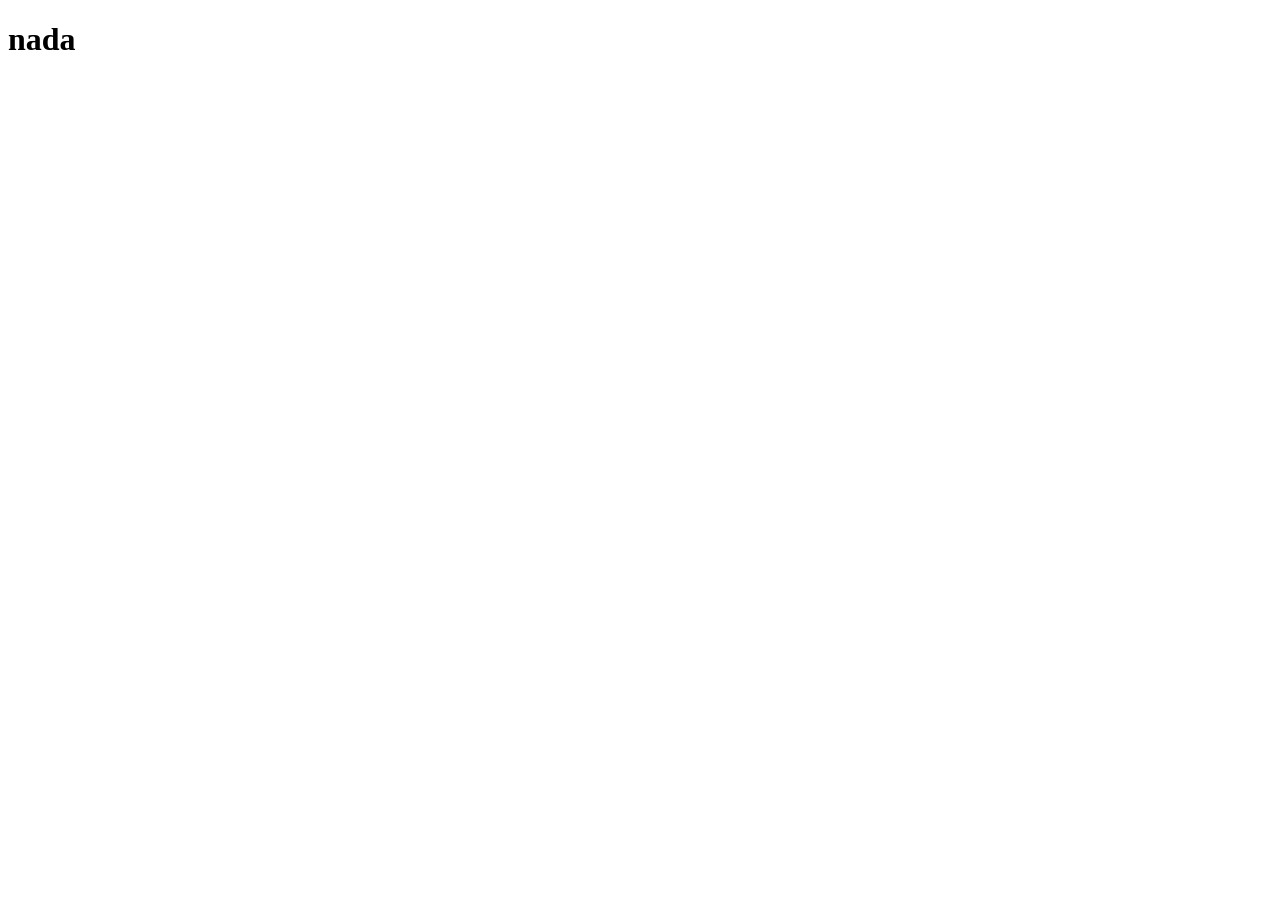
==== index.html @ 643e06ee "new file" ====
<!DOCTYPE html>
<html lang="en">
<head>
    <meta charset="UTF-8">
    <meta name="viewport" content="width=h1, initial-scale=1.0">
    <title>Document</title>
</head>
<body>
    <h1> nada </h1>
</body>
</html>
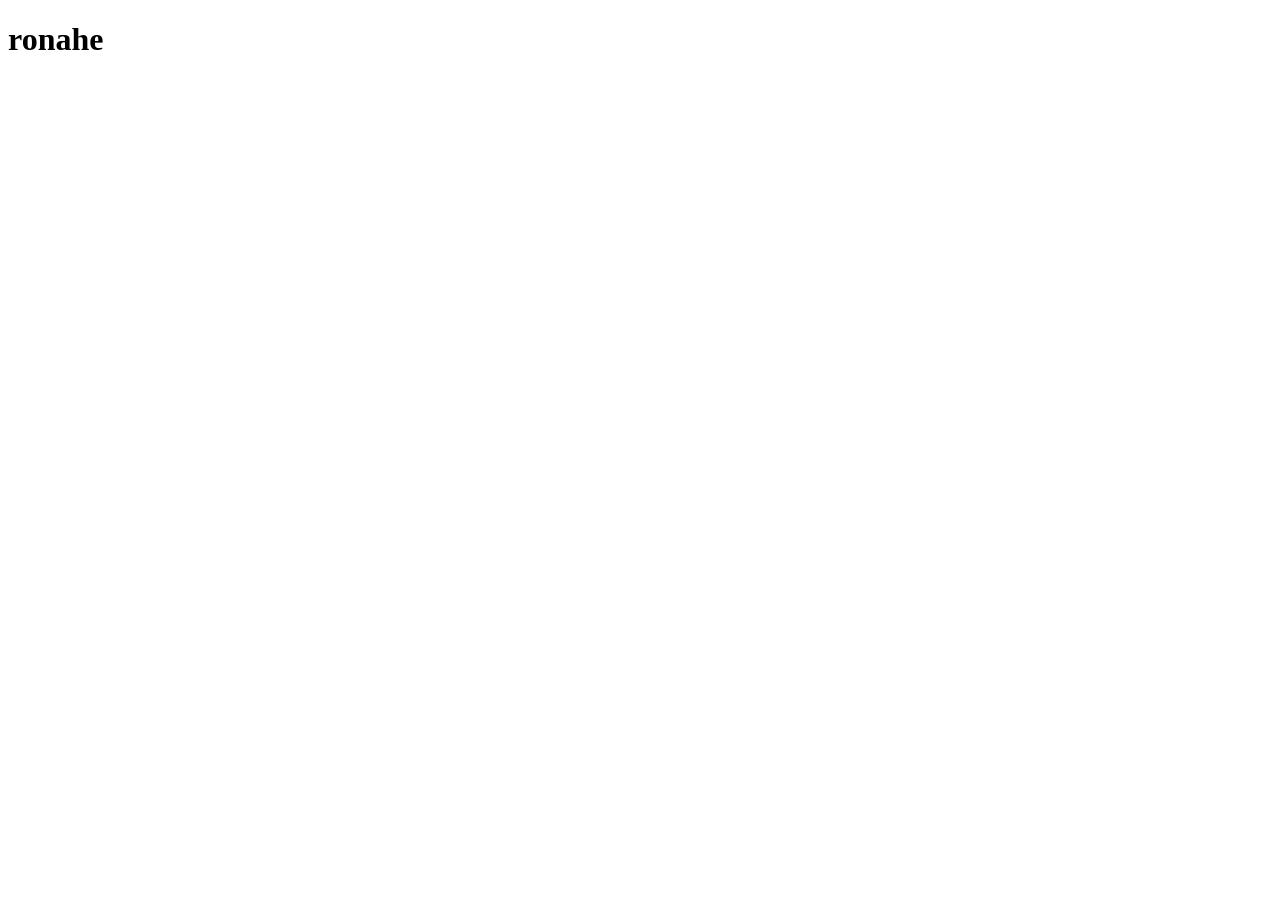
==== commit c7d20f12: "about is ready" ====
--- a/index.html
+++ b/index.html
@@ -6,6 +6,6 @@
     <title>Document</title>
 </head>
 <body>
-    <h1> nada </h1>
+    <h1> ronahe </h1>
 </body>
 </html>
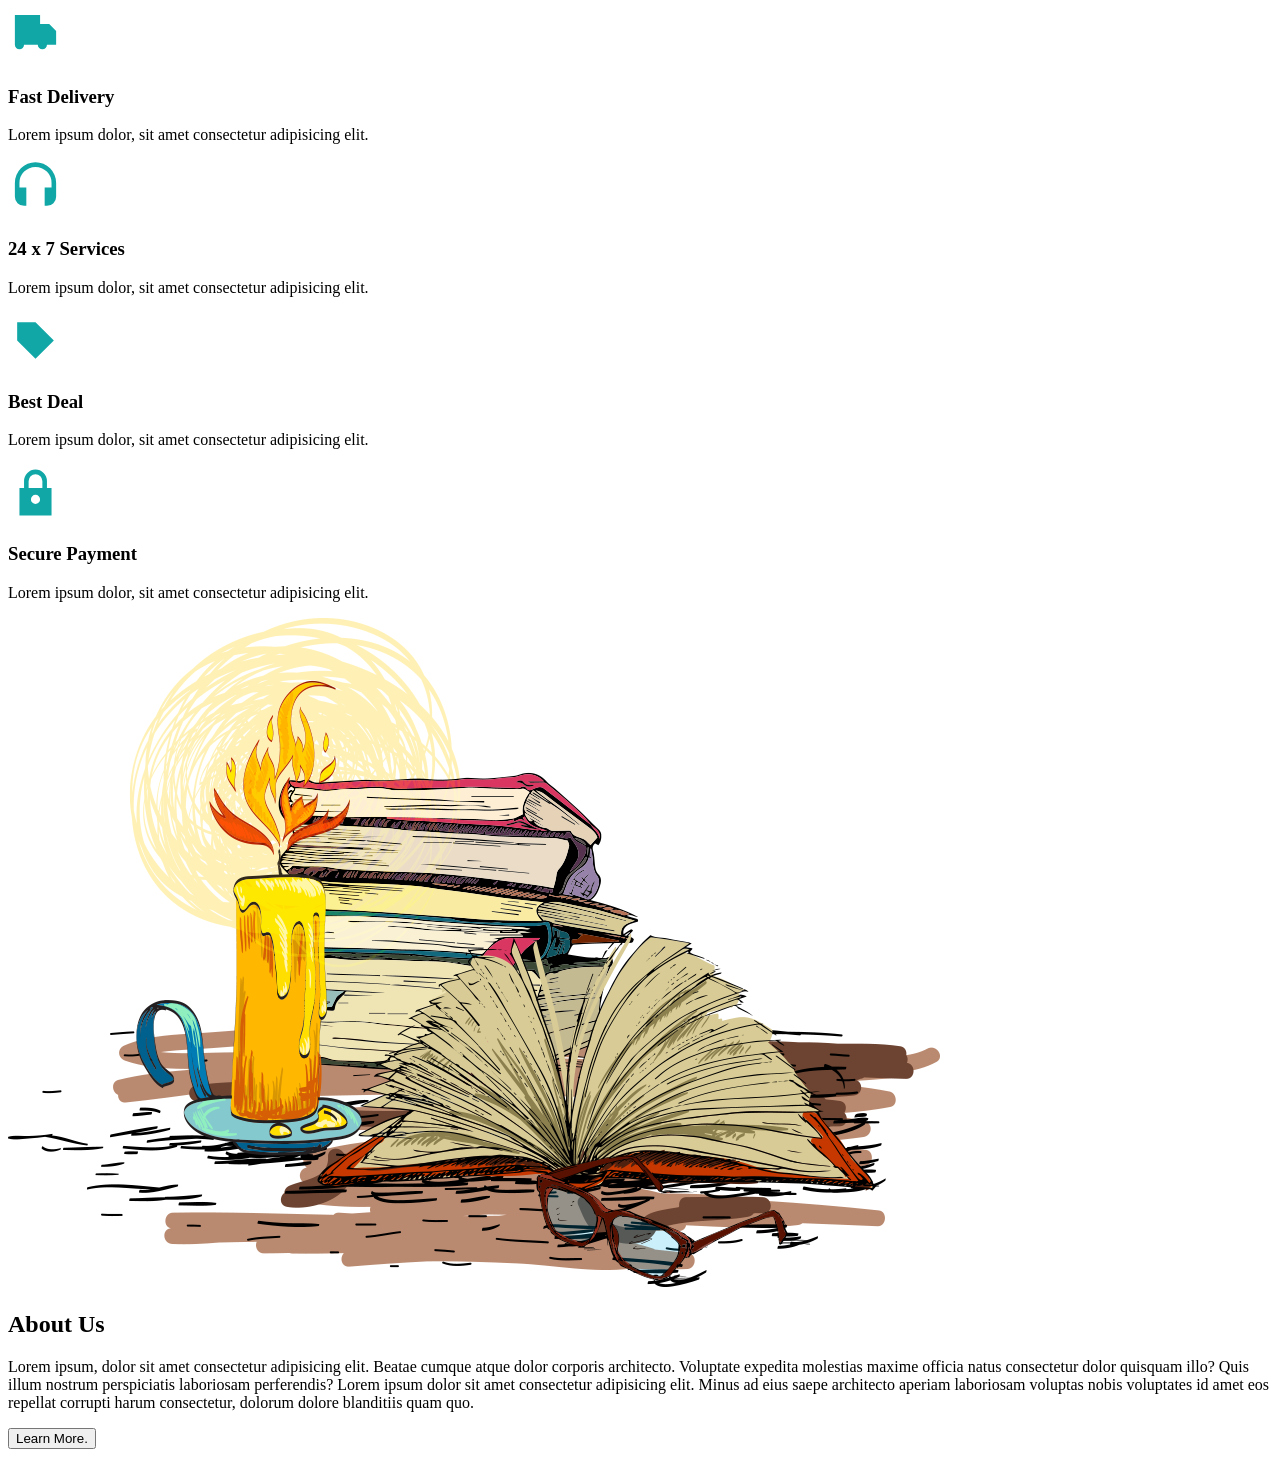
==== commit 4eb857c2: "update" ====
--- a/index.html
+++ b/index.html
@@ -4,8 +4,78 @@
     <meta charset="UTF-8">
     <meta name="viewport" content="width=h1, initial-scale=1.0">
     <title>Document</title>
+    <link rel="stylesheet" href="style.css">
 </head>
 <body>
-    <h1> ronahe </h1>
+   <section class="services-section">
+
+    <div class="service-card">
+        
+        <svg width="55" height="55" viewBox="0 0 24 24" fill="#11a7a7">
+            <path d="M3 3h11v13H3V3zm11 4h4l3 3v6h-7V7zM5 18a2 2 0 110-4 2 2 0 010 4zm10 0a2 2 0 110-4 2 2 0 010 4z"/>
+        </svg>
+        <h3>Fast Delivery</h3>
+        <p>Lorem ipsum dolor, sit amet consectetur adipisicing elit.</p>
+    </div>
+
+    <div class="service-card">
+       
+        <svg width="55" height="55" viewBox="0 0 24 24" fill="#11a7a7">
+            <path d="M12 1a9 9 0 00-9 9v6a4 4 0 004 4h1v-8H5v-2a7 7 0 1114 0v2h-3v8h1a4 4 0 004-4v-6a9 9 0 00-9-9z"/>
+        </svg>
+        <h3>24 x 7 Services</h3>
+        <p>Lorem ipsum dolor, sit amet consectetur adipisicing elit.</p>
+    </div>
+
+    <div class="service-card">
+        
+        <svg width="55" height="55" viewBox="0 0 24 24" fill="#11a7a7">
+            <path d="M20 12l-8 8-8-8V4h8l8 8zM7 7h2v2H7V7z"/>
+        </svg>
+        <h3>Best Deal</h3>
+        <p>Lorem ipsum dolor, sit amet consectetur adipisicing elit.</p>
+    </div>
+
+    <div class="service-card">
+      
+        <svg width="55" height="55" viewBox="0 0 24 24" fill="#11a7a7">
+            <path d="M12 2a5 5 0 00-5 5v3H5v12h14V10h-2V7a5 5 0 00-5-5zm-3 5a3 3 0 016 0v3H9V7zm3 6a2 2 0 110 4 2 2 0 010-4z"/>
+        </svg>
+        <h3>Secure Payment</h3>
+        <p>Lorem ipsum dolor, sit amet consectetur adipisicing elit.</p>
+    </div>
+
+</section>
+
+
+
+
+    <meta charset="UTF-8">
+    <meta name="viewport" content="width=device-width, initial-scale=1.0">
+    <title>Reviews Section</title>
+    <link rel="stylesheet" href="web.css">
+</head>
+<body>
+
+
+ <section class="about">
+        <div class="about-img">
+            <img src="about.png" alt="Books Image">
+        </div>
+
+        <div class="about-text">
+            <h1>About Us</h1>
+            <p>
+                Lorem ipsum, dolor sit amet consectetur adipisicing elit. Beatae cumque atque 
+                dolor corporis architecto. Voluptate expedita molestias maxime officia natus 
+                consectetur dolor quisquam illo? Quis illum nostrum perspiciatis laboriosam 
+                perferendis? Lorem ipsum dolor sit amet consectetur adipisicing elit. Minus ad 
+                eius saepe architecto aperiam laboriosam voluptas nobis voluptates id amet eos 
+                repellat corrupti harum consectetur, dolorum dolore blanditiis quam quo.
+            </p>
+
+            <button>Learn More.</button>
+        </div>
+    </section>
 </body>
 </html>
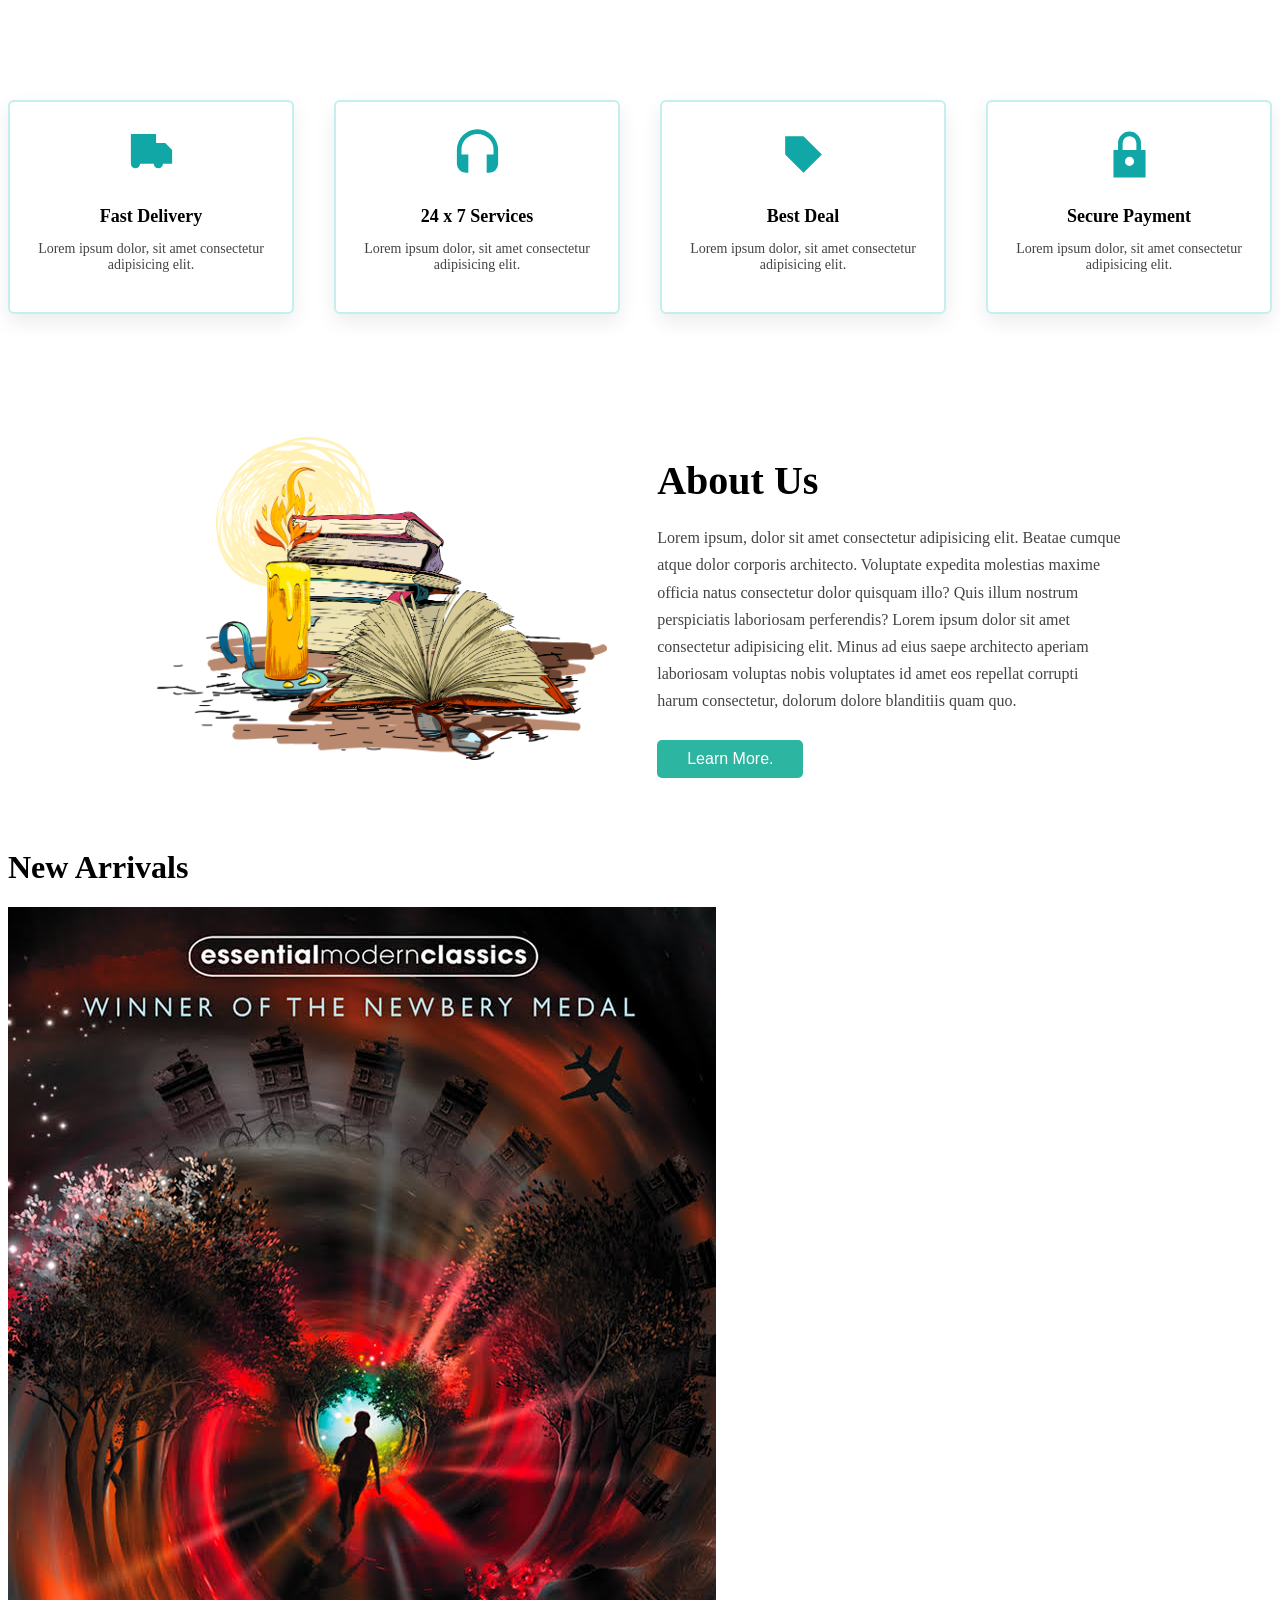
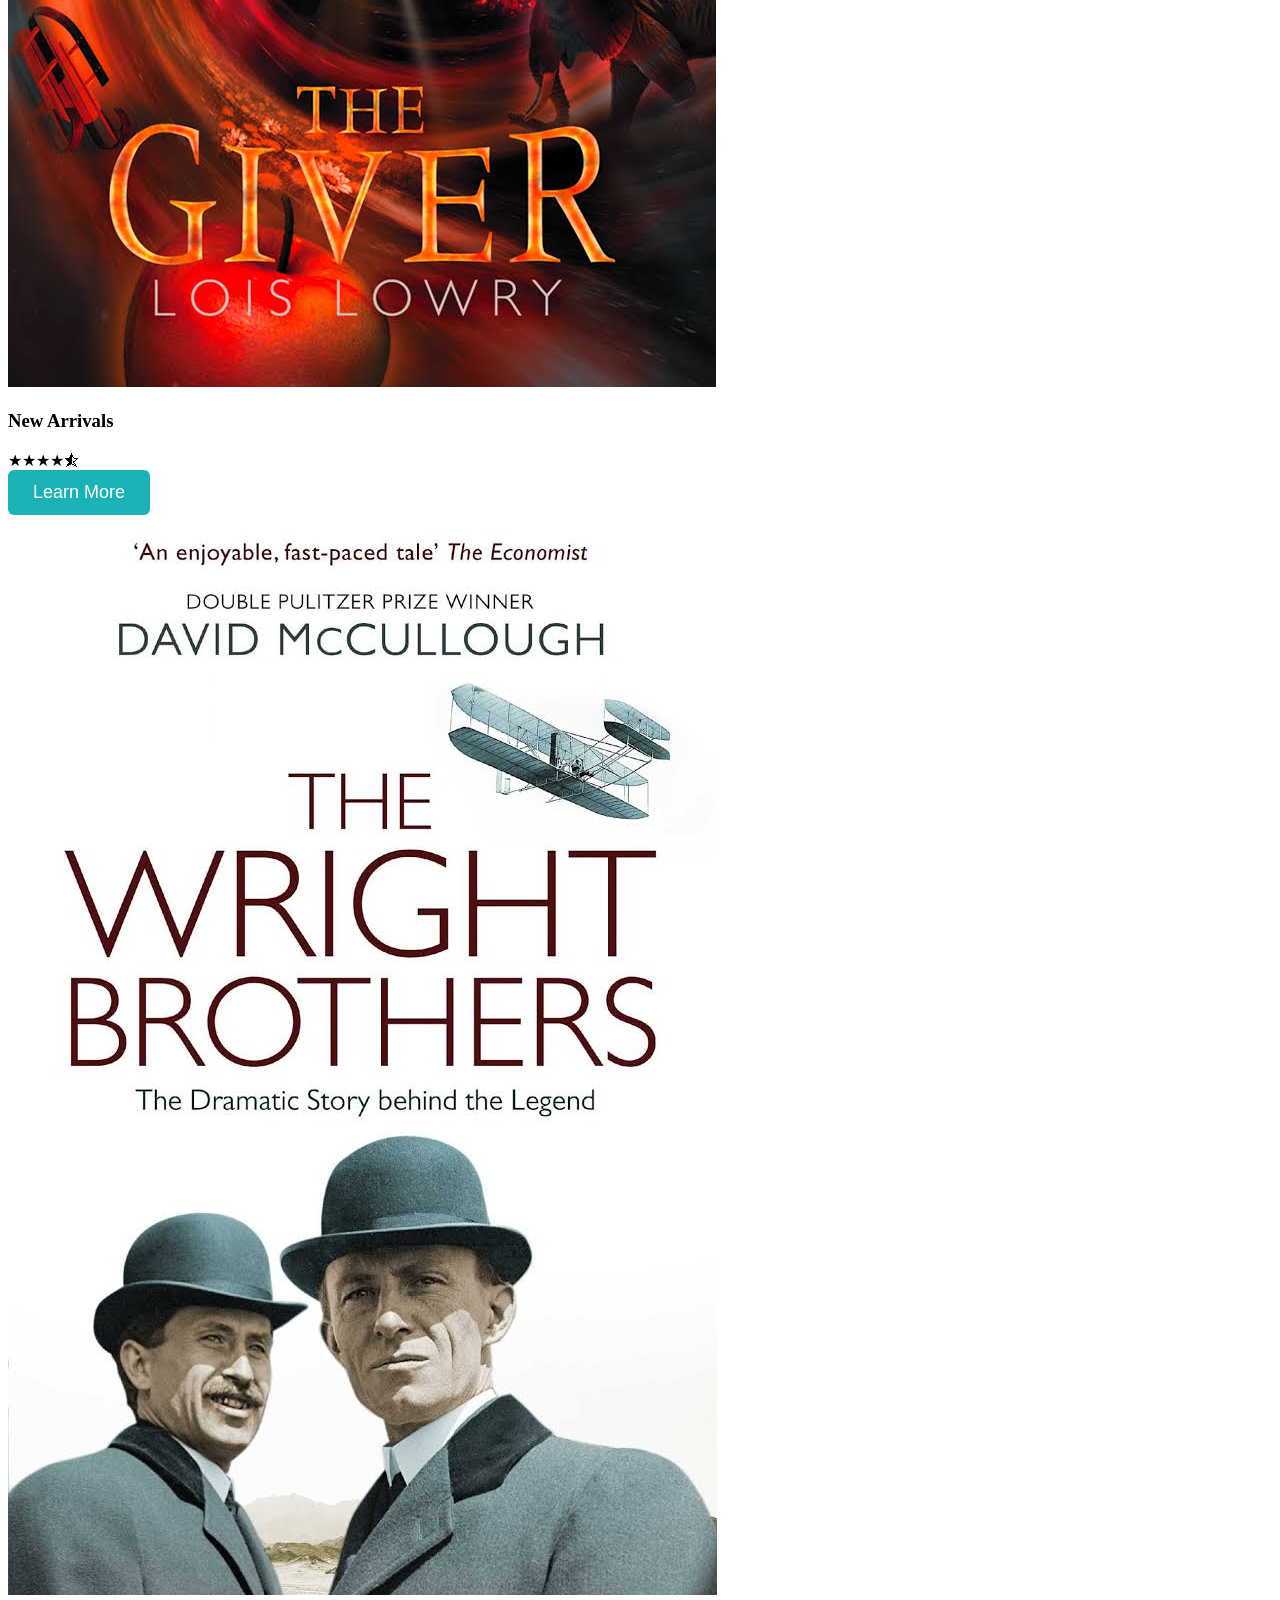
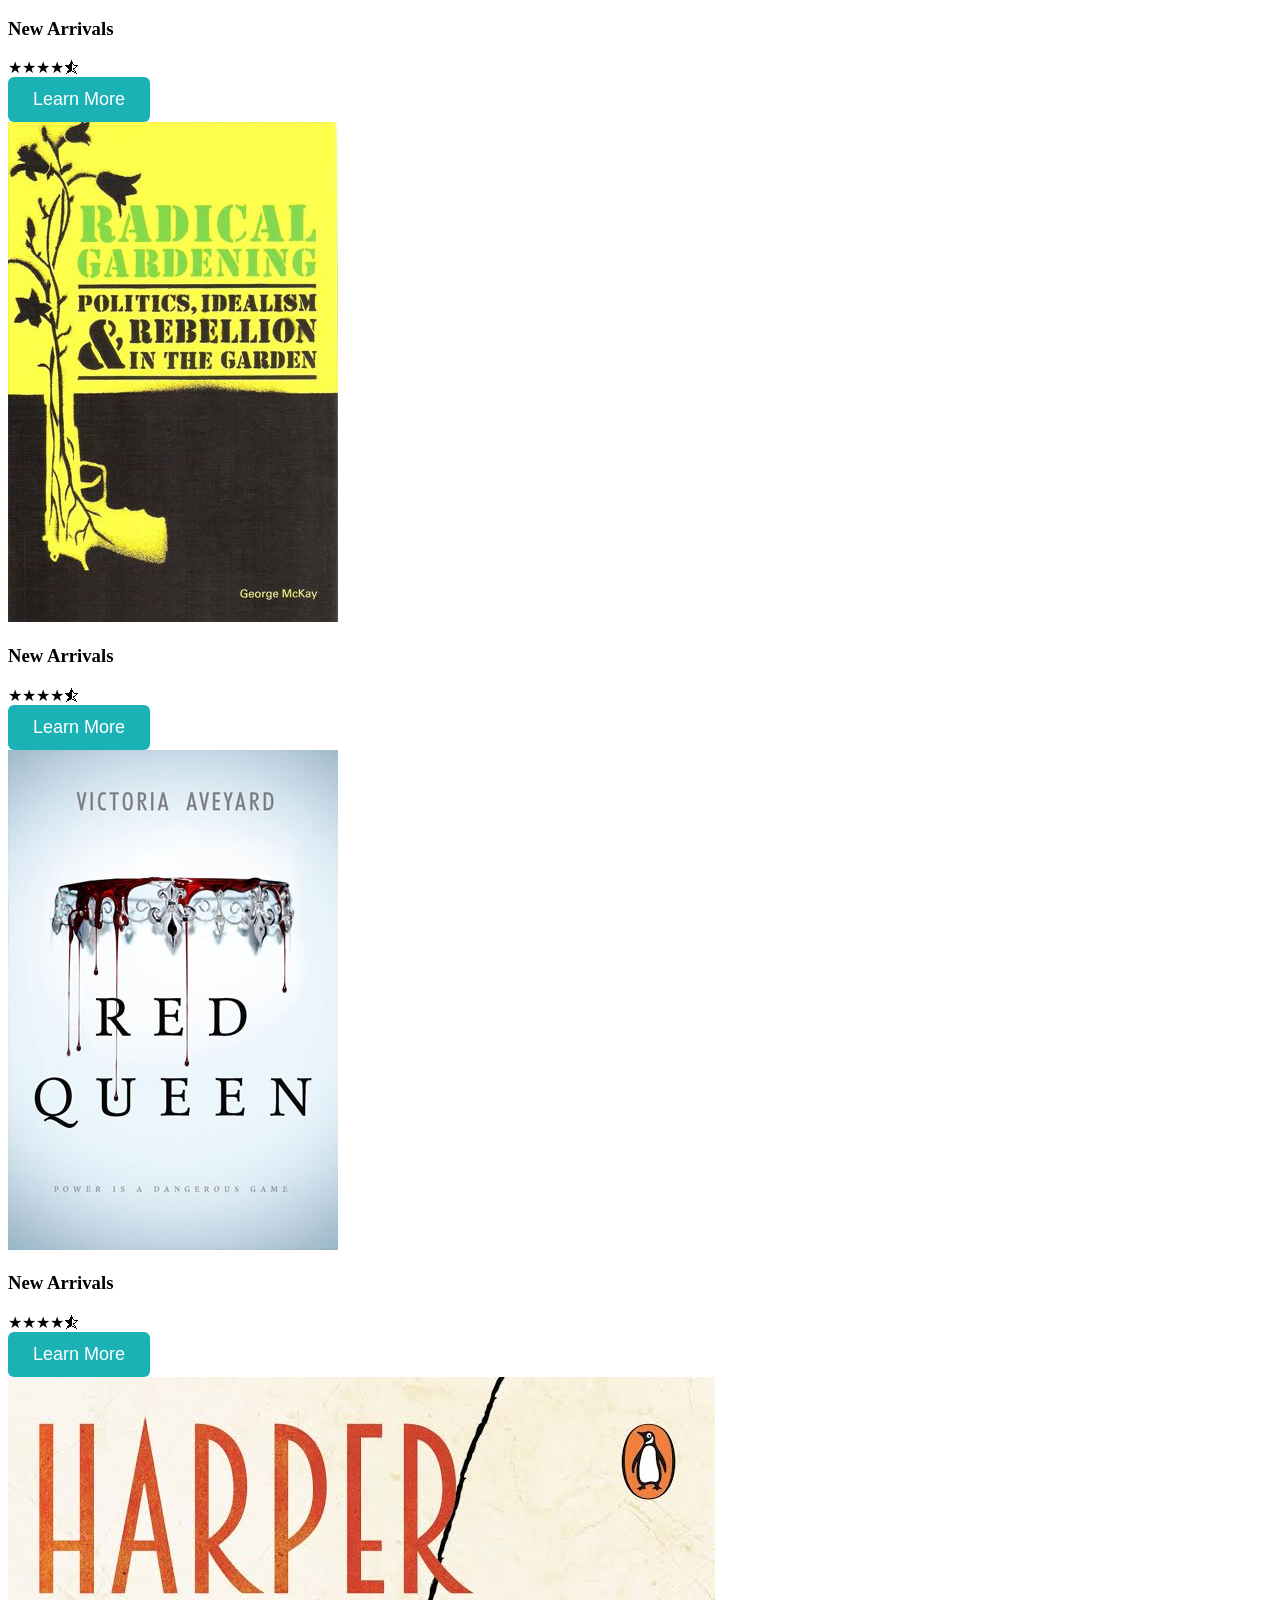
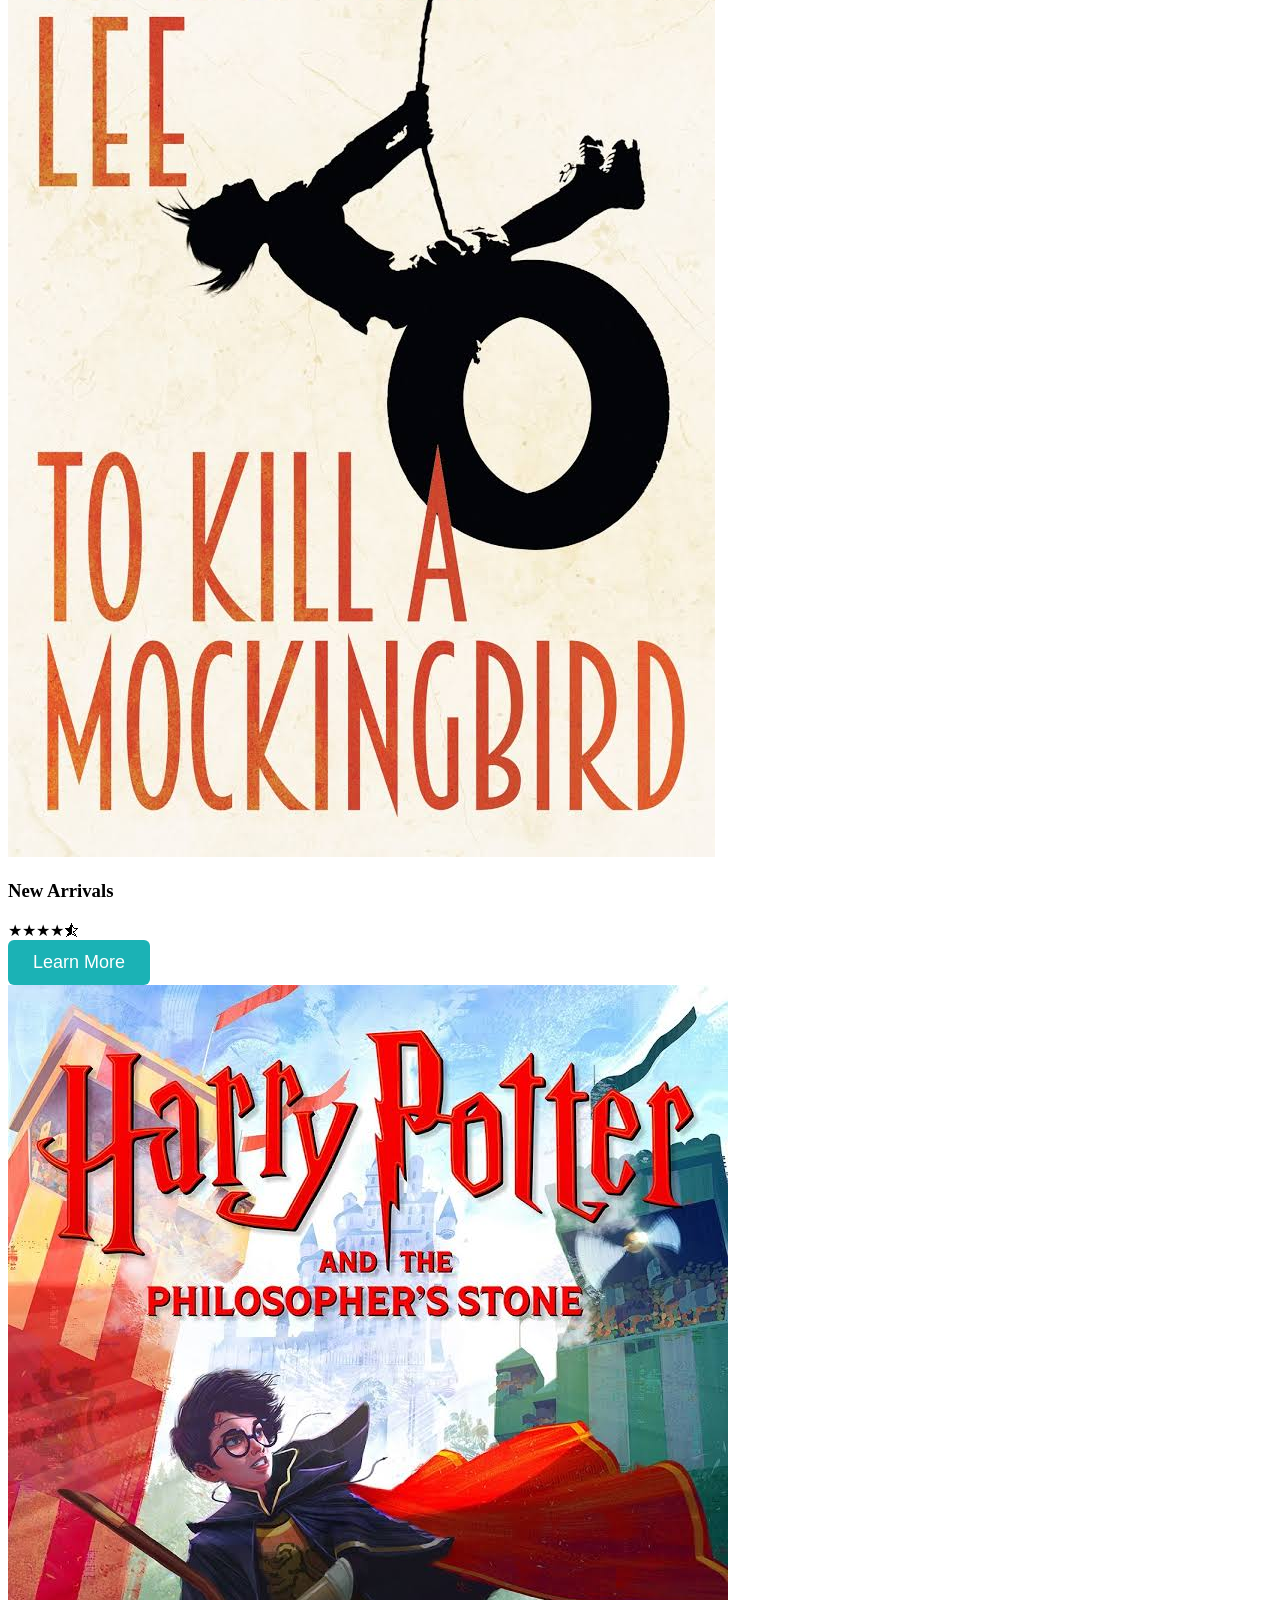
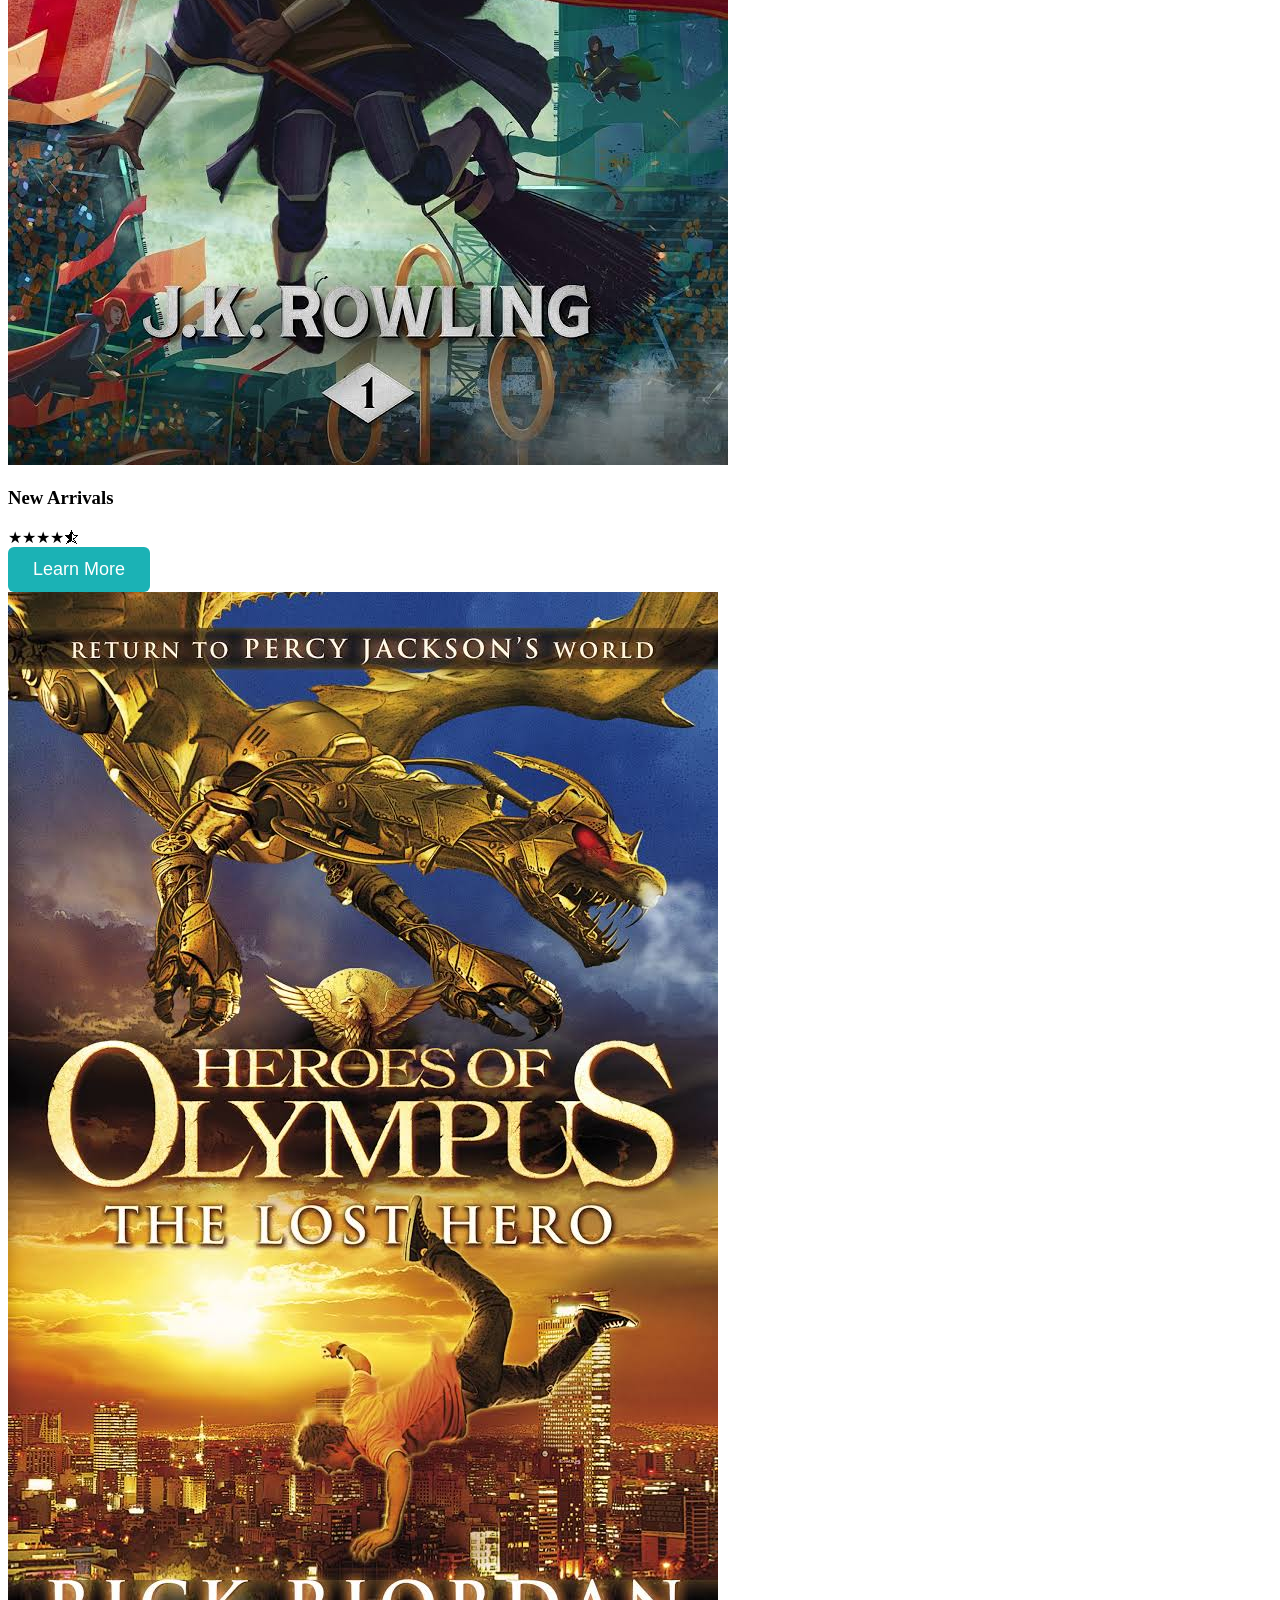
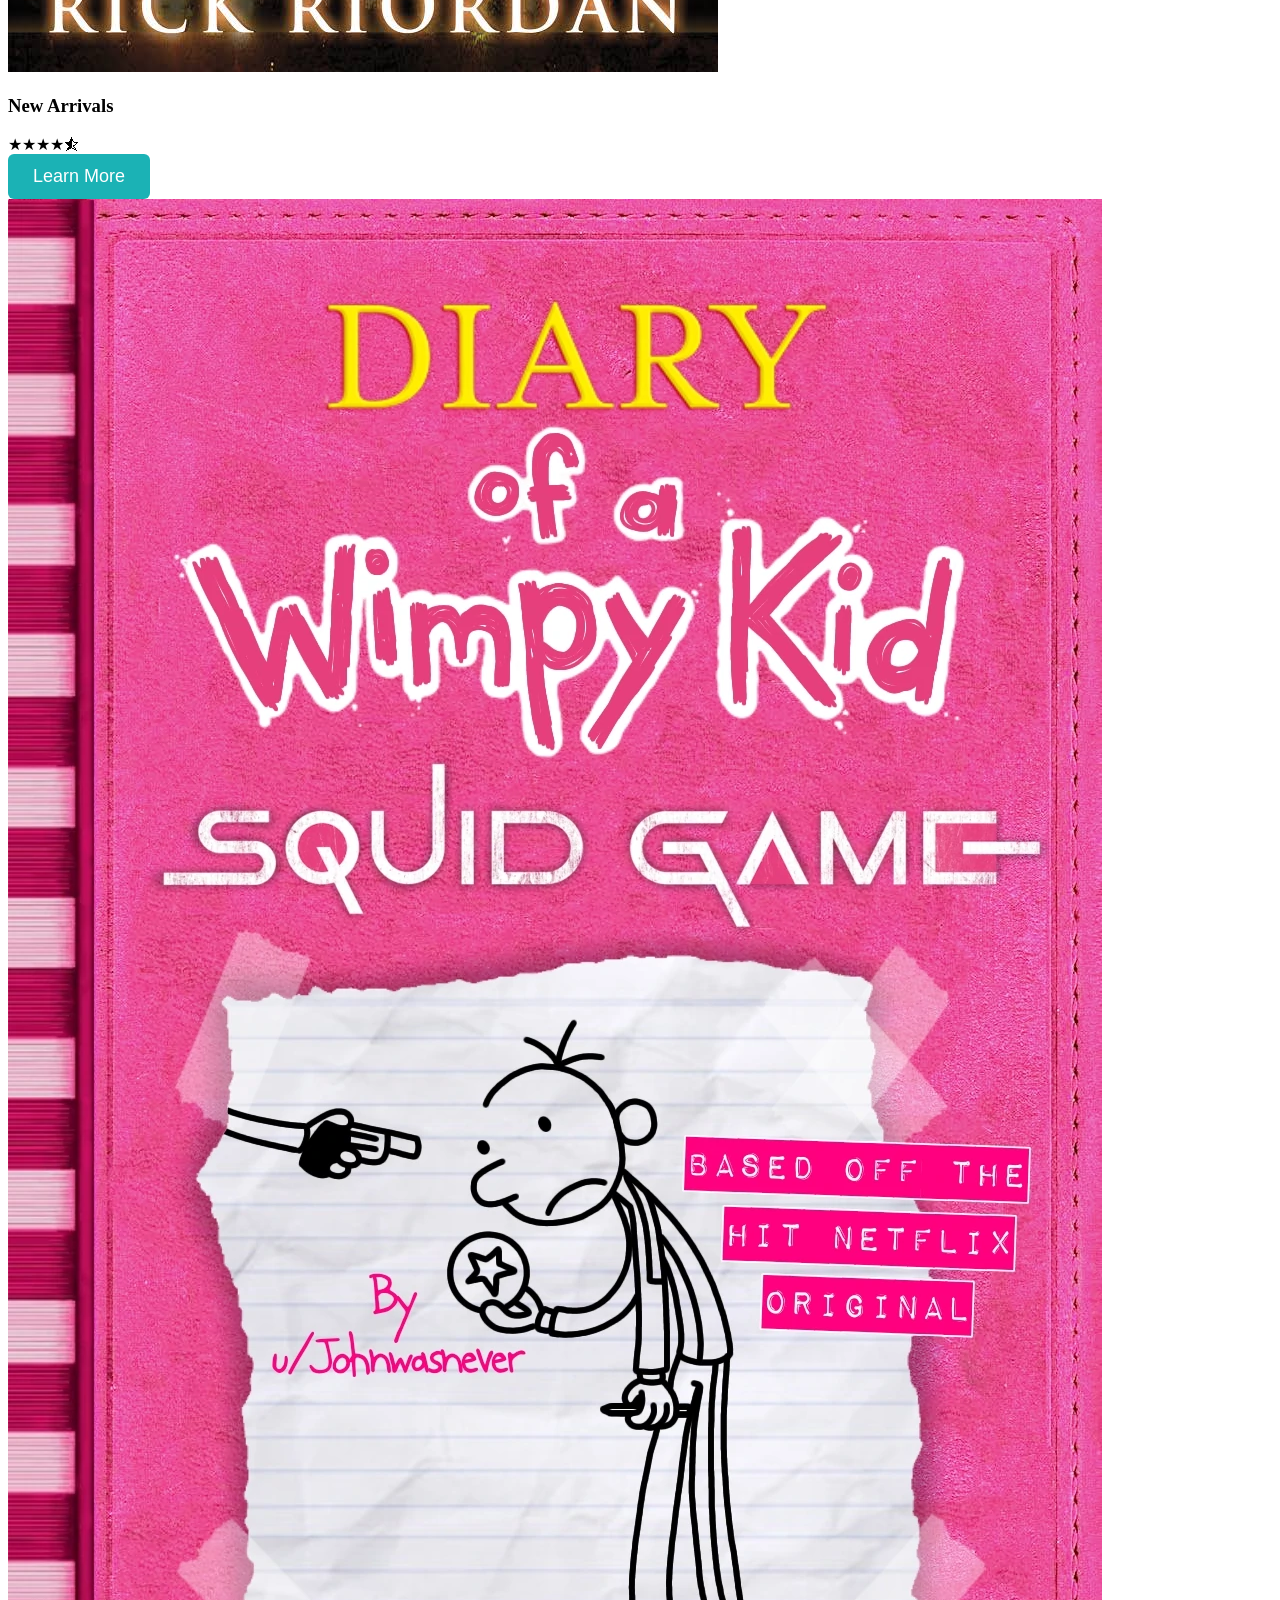
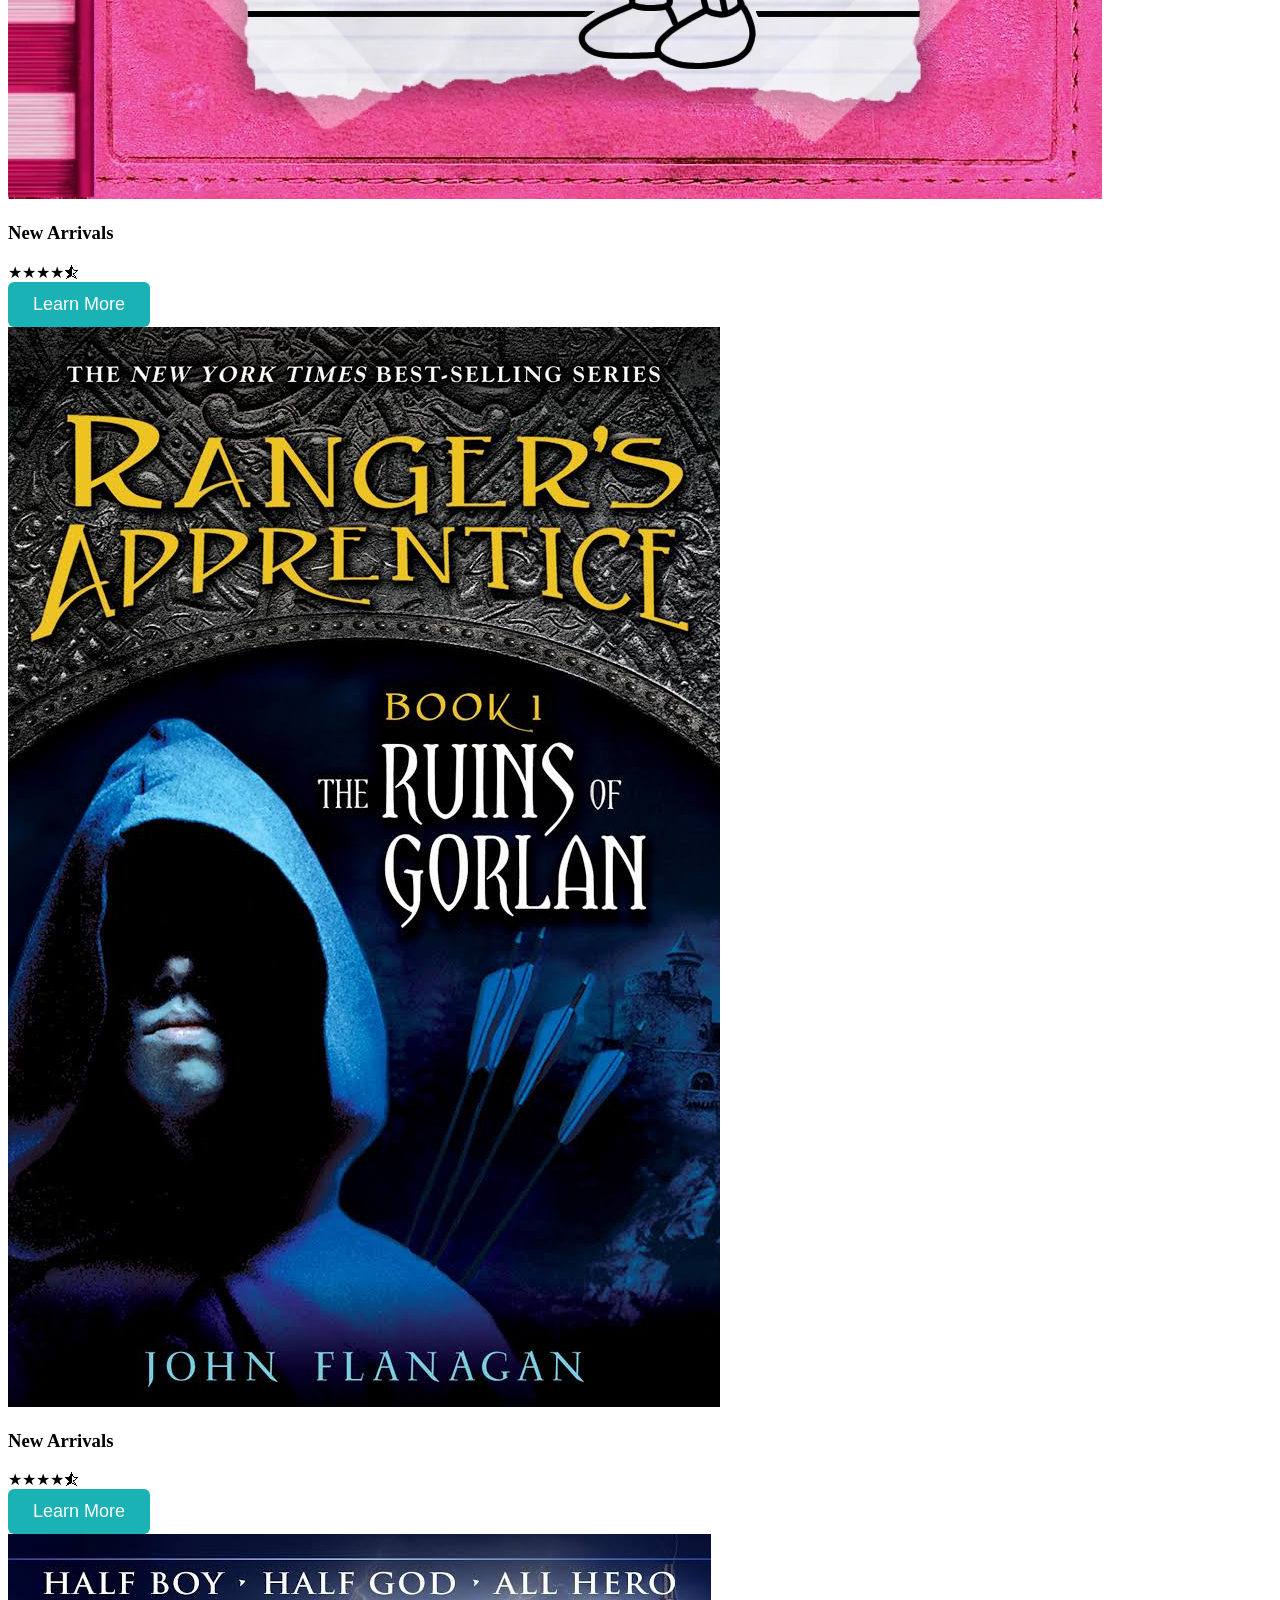
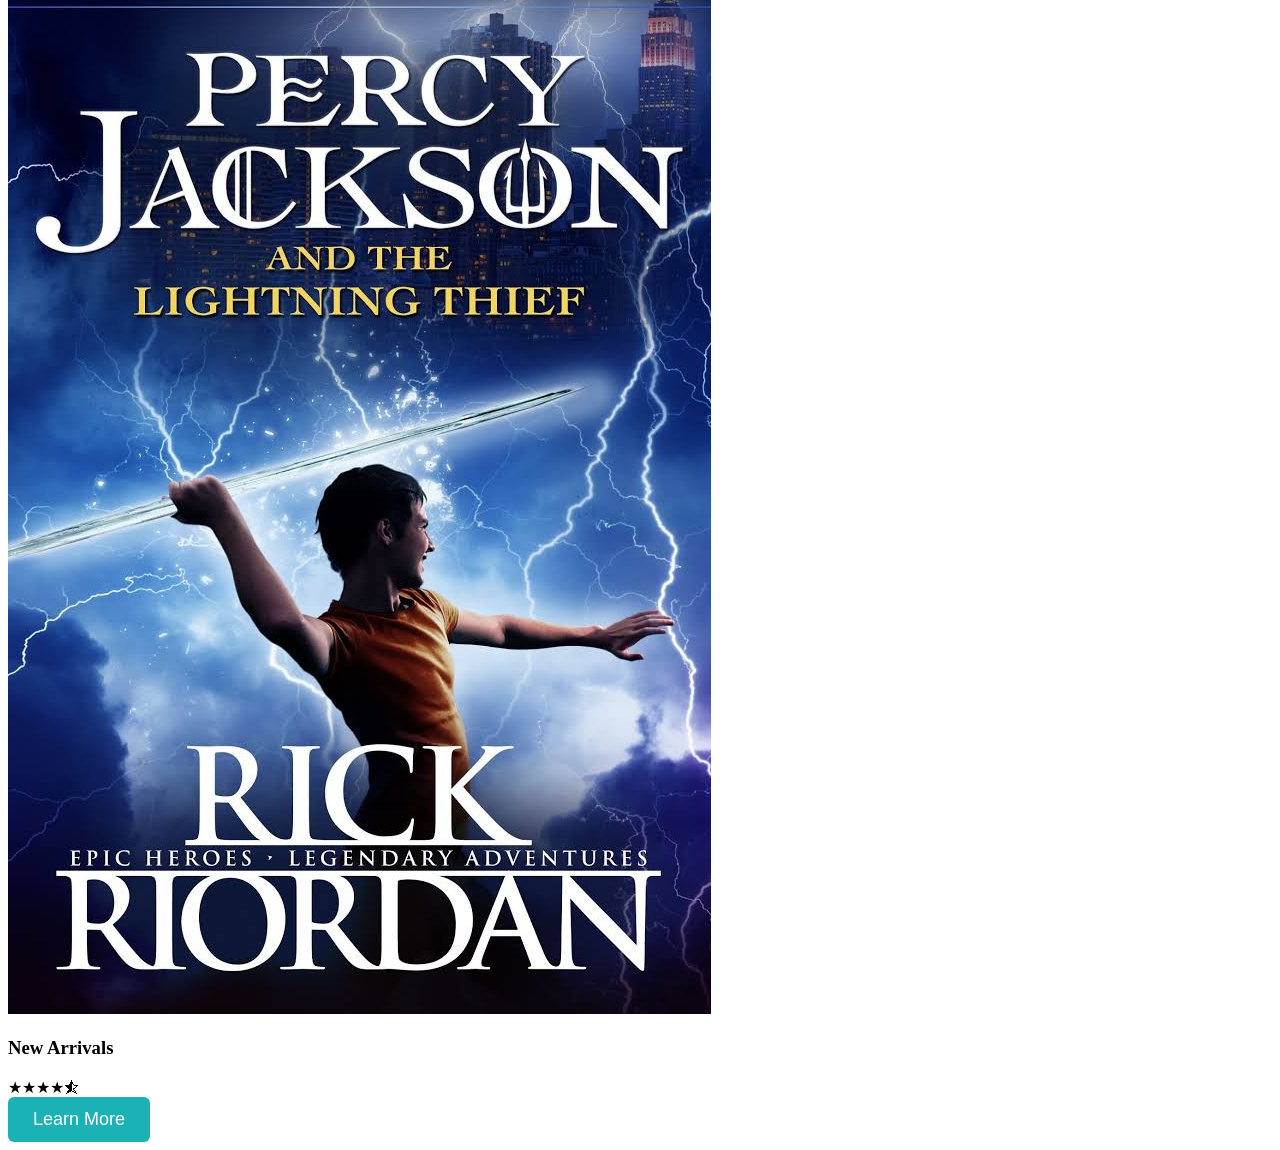
==== commit e4b9423e: "add featured books part" ====
--- a/index.html
+++ b/index.html
@@ -77,5 +77,83 @@
             <button>Learn More.</button>
         </div>
     </section>
+
+
+    <h1 class="title">New Arrivals</h1>
+
+<div class="books-container">
+
+    <div class="book-card">
+        <img src="arrival_1.jpg" alt="">
+        <h3>New Arrivals</h3>
+        <div class="stars">★★★★⯪</div>
+        <button class="learn-btn">Learn More</button>
+    </div>
+
+    <div class="book-card">
+        <img src="arrival_2.jpg" alt="">
+        <h3>New Arrivals</h3>
+        <div class="stars">★★★★⯪</div>
+        <button class="learn-btn">Learn More</button>
+    </div>
+
+    <div class="book-card">
+        <img src="arrival_3.jpg" alt="">
+        <h3>New Arrivals</h3>
+        <div class="stars">★★★★⯪</div>
+        <button class="learn-btn">Learn More</button>
+    </div>
+
+    <div class="book-card">
+        <img src="arrival_4.jpg" alt="">
+        <h3>New Arrivals</h3>
+        <div class="stars">★★★★⯪</div>
+        <button class="learn-btn">Learn More</button>
+    </div>
+
+    <div class="book-card">
+        <img src="arrival_5.jpg" alt="">
+        <h3>New Arrivals</h3>
+        <div class="stars">★★★★⯪</div>
+        <button class="learn-btn">Learn More</button>
+    </div>
+
+    <div class="book-card">
+        <img src="arrival_6.jpg" alt="">
+        <h3>New Arrivals</h3>
+        <div class="stars">★★★★⯪</div>
+        <button class="learn-btn">Learn More</button>
+    </div>
+
+    <div class="book-card">
+        <img src="arrival_7.jpg" alt="">
+        <h3>New Arrivals</h3>
+        <div class="stars">★★★★⯪</div>
+        <button class="learn-btn">Learn More</button>
+    </div>
+
+    <div class="book-card">
+        <img src="arrival_8.webp" alt="">
+        <h3>New Arrivals</h3>
+        <div class="stars">★★★★⯪</div>
+        <button class="learn-btn">Learn More</button>
+    </div>
+
+    <div class="book-card">
+        <img src="arrival_9.jpg" alt="">
+        <h3>New Arrivals</h3>
+        <div class="stars">★★★★⯪</div>
+        <button class="learn-btn">Learn More</button>
+    </div>
+
+    <div class="book-card">
+        <img src="arrival_10.jpg" alt="">
+        <h3>New Arrivals</h3>
+        <div class="stars">★★★★⯪</div>
+        <button class="learn-btn">Learn More</button>
+    </div>
+
+</div>
+
 </body>
 </html>
--- a/style.css
+++ b/style.css
@@ -0,0 +1,94 @@
+
+
+.services-section {
+    display: flex;
+    justify-content: center;
+    align-items: center;
+    gap: 40px;
+    margin-top: 100px;
+}
+
+.service-card {
+    width: 260px;
+    background: #ffffff;
+    border: 2px solid #c4efef;
+    border-radius: 6px;
+    padding: 25px 20px;
+    text-align: center;
+    box-shadow: 0 8px 20px rgba(0, 0, 0, 0.08);
+    transition: 0.3s ease;
+}
+
+.service-card:hover {
+    transform: translateY(-5px);
+}
+
+.service-card svg {
+    margin-bottom: 10px;
+}
+
+.service-card h3 {
+    font-size: 18px;
+    margin: 10px 0;
+    color: #000;
+}
+
+.service-card p {
+    font-size: 14px;
+    color: #444;
+}
+button{
+    padding: 12px 25px;
+    background: #1bb2b5;
+    color: #fff;
+    border: none;
+    border-radius: 6px;
+    font-size: 18px;
+    cursor: pointer;
+}
+
+
+
+
+
+.about {
+    display: flex;
+    justify-content: center;
+    align-items: center;
+    margin-top: 60px;
+    padding: 50px;
+}
+
+.about-img img {
+    width: 450px;
+}
+
+.about-text {
+    width: 40%;
+    margin-left: 50px;
+}
+
+.about-text h1 {
+    font-size: 40px;
+    margin-bottom: 20px;
+}
+
+.about-text p {
+    color: #444444;
+    line-height: 1.7;
+    margin-bottom: 25px;
+}
+
+.about-text button {
+    padding: 10px 30px;
+    background: #2cb5a0;
+    color: white;
+    border: none;
+    font-size: 16px;
+    border-radius: 5px;
+    cursor: pointer;
+}
+
+.about-text button:hover {
+    opacity: 0.8;
+}
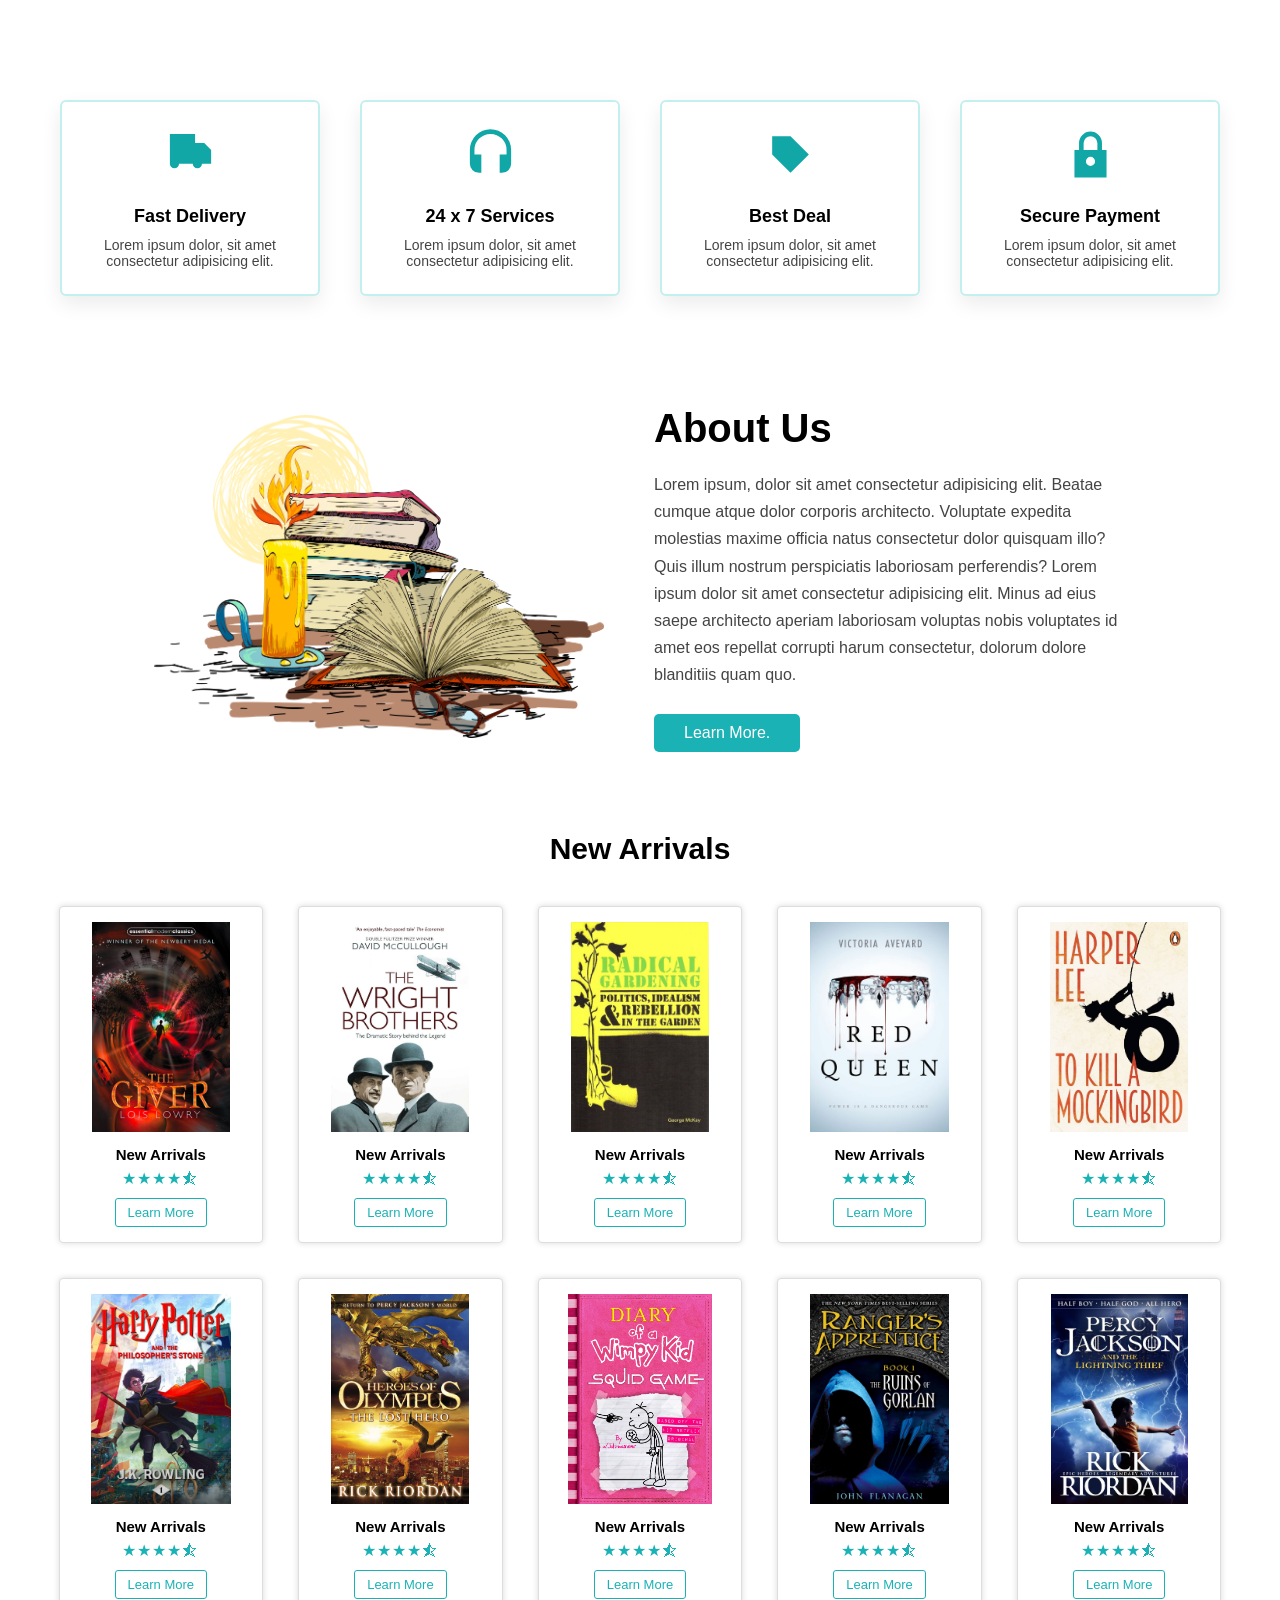
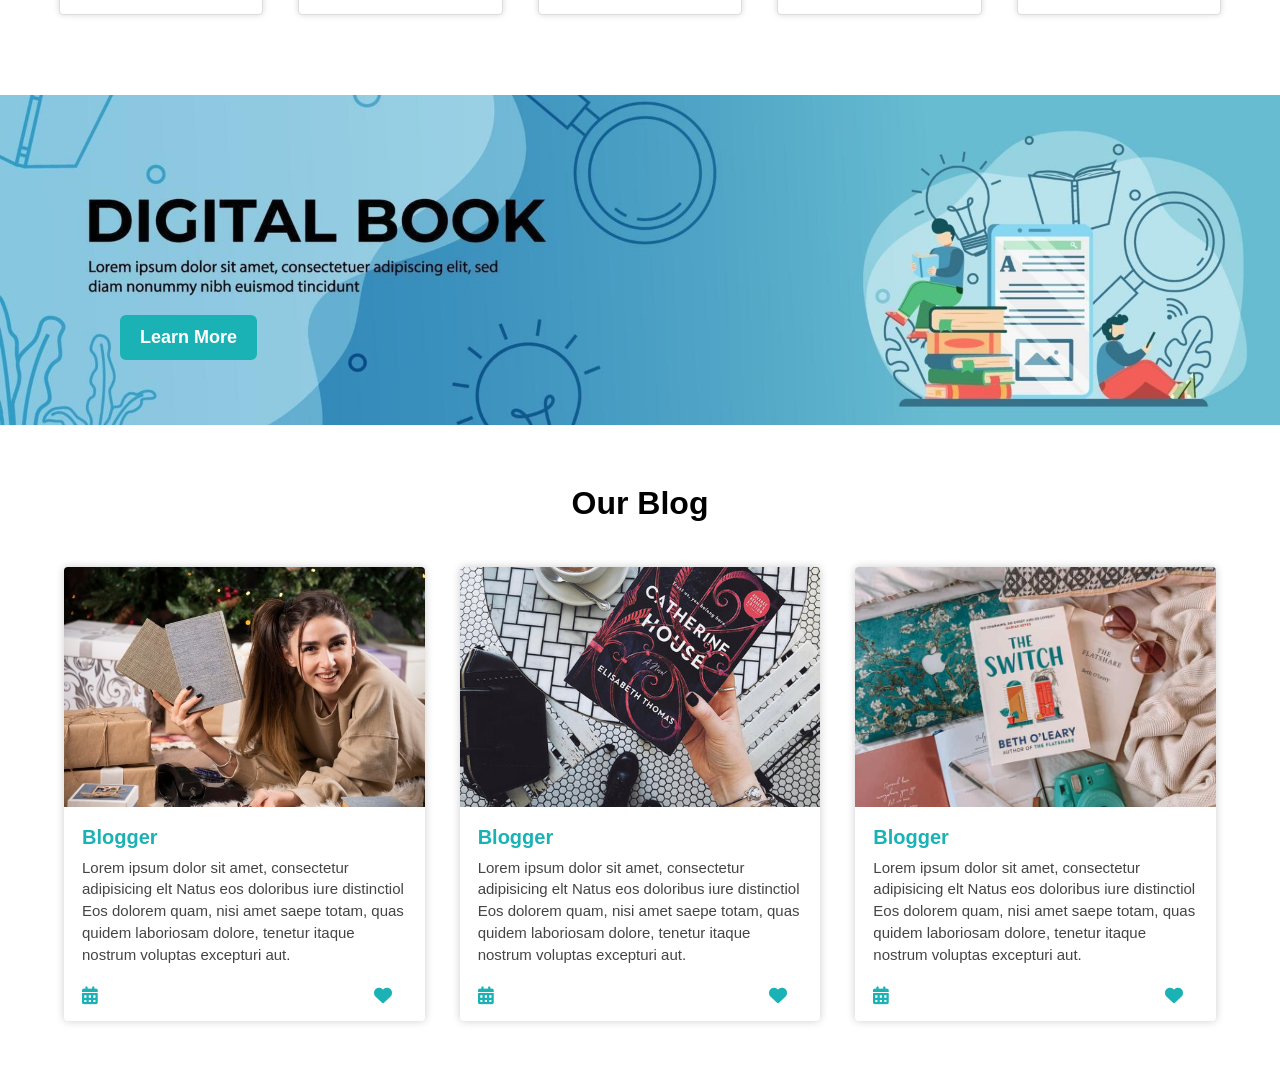
==== commit 6d650113: "add bar and our blog part" ====
--- a/index.html
+++ b/index.html
@@ -5,6 +5,7 @@
     <meta name="viewport" content="width=h1, initial-scale=1.0">
     <title>Document</title>
     <link rel="stylesheet" href="style.css">
+    <link rel="stylesheet" href="https://cdnjs.cloudflare.com/ajax/libs/font-awesome/6.5.0/css/all.min.css">
 </head>
 <body>
    <section class="services-section">
@@ -155,5 +156,64 @@
 
 </div>
 
+
+
+
+
+
+<div class="banner">
+    <button class="banner-btn">Learn More</button>
+</div>
+
+
+<section class="blog-section">
+    <h2>Our Blog</h2>
+
+    <div class="blog-container">
+
+        <div class="blog-box">
+            <img src="blog_1.jpg" alt="">
+            <div class="blog-content">
+                <h3>Blogger</h3>
+                <p>Lorem ipsum dolor sit amet, consectetur adipisicing elt Natus eos doloribus iure distinctiol Eos dolorem quam, nisi amet saepe totam, quas quidem laboriosam dolore, tenetur itaque nostrum voluptas excepturi aut.</p>
+                
+                <div class="icons">
+                    <span><i class="fa-solid fa-calendar-days"></i></span>
+                    <span><i class="fa-solid fa-heart"></i></span>
+                </div>
+            </div>
+        </div>
+
+        <div class="blog-box">
+            <img src="blog_2.jpg" alt="">
+            <div class="blog-content">
+                <h3>Blogger</h3>
+                <p>Lorem ipsum dolor sit amet, consectetur adipisicing elt Natus eos doloribus iure distinctiol Eos dolorem quam, nisi amet saepe totam, quas quidem laboriosam dolore, tenetur itaque nostrum voluptas excepturi aut.</p>
+                
+                <div class="icons">
+                    <span><i class="fa-solid fa-calendar-days"></i></span>
+                    <span><i class="fa-solid fa-heart"></i></span>
+                </div>
+            </div>
+        </div>
+
+        <div class="blog-box">
+            <img src="blog_3.jpg" alt="">
+            <div class="blog-content">
+                <h3>Blogger</h3>
+                <p>Lorem ipsum dolor sit amet, consectetur adipisicing elt Natus eos doloribus iure distinctiol Eos dolorem quam, nisi amet saepe totam, quas quidem laboriosam dolore, tenetur itaque nostrum voluptas excepturi aut.</p>
+                
+                <div class="icons">
+                    <span><i class="fa-solid fa-calendar-days"></i></span>
+                    <span><i class="fa-solid fa-heart"></i></span>
+                </div>
+            </div>
+        </div>
+
+    </div>
+</section>
+
+
+
 </body>
 </html>
--- a/style.css
+++ b/style.css
@@ -50,7 +50,6 @@
 
 
 
-
 .about {
     display: flex;
     justify-content: center;
@@ -81,7 +80,7 @@
 
 .about-text button {
     padding: 10px 30px;
-    background: #2cb5a0;
+    background: #1bb2b5;
     color: white;
     border: none;
     font-size: 16px;
@@ -91,4 +90,220 @@
 
 .about-text button:hover {
     opacity: 0.8;
+}
+
+
+.books-container {
+    width: 90%;
+    margin: 40px auto;
+    display: grid;
+    grid-template-columns: repeat(5, 1fr);
+    gap: 30px;
+}
+
+.book-card {
+    border: 1px solid #ccc;
+    padding: 15px;
+    border-radius: 4px;
+}
+
+
+
+
+
+* {
+    margin: 0;
+    padding: 0;
+    box-sizing: border-box;
+    font-family: Arial, sans-serif;
+}
+
+
+.title {
+    text-align: center;
+    font-size: 32px;
+    font-weight: bold;
+    margin: 40px 0 20px 0;
+}
+
+
+.books-container {
+    width: 100%;
+    display: flex;
+    flex-wrap: wrap;
+    justify-content: center;
+    gap: 35px;
+    padding: 0 20px 40px 20px;
+}
+
+
+.book-card {
+    width: 16.5%;
+    min-width: 160px;
+    background: white;
+    border: 1px solid #ddd;
+    padding: 15px 10px;
+    text-align: center;
+    border-radius: 4px;
+    box-shadow: 0 0 6px rgba(0,0,0,0.15);
+    transition: 0.3s ease;
+}
+
+.book-card:hover {
+    transform: translateY(-5px);
+}
+
+
+.book-card img {
+    width: 100%;
+    height: 210px;
+    object-fit: contain;
+    background: #fff;
+    margin-bottom: 10px;
+}
+
+
+.book-card h3 {
+    font-size: 15px;
+    margin-bottom: 6px;
+}
+
+.stars {
+    color: #1bb2b5;
+    font-size: 16px;
+    letter-spacing: 1px;
+    margin-bottom: 10px;
+}
+
+
+.learn-btn {
+    border: none;
+    background: white;
+    border: 1px solid #1bb2b5;
+    padding: 6px 12px;
+    font-size: 13px;
+    cursor: pointer;
+    color: #1bb2b5;
+    border-radius: 3px;
+    transition: 0.3s ease;
+}
+
+.learn-btn:hover {
+    background: #1bb2b5;
+    color: white;
+}
+
+
+
+.title{
+    text-align: center;
+    margin-top: 30px;
+    font-size: 30px;
+}
+
+.banner{
+    width: 100%;
+    height: 330px;
+    background-image: url("banner.jpg");  
+    background-size: cover;
+    background-position: center;
+    position: relative;
+}
+
+.banner-btn{
+    position: absolute;
+    bottom: 65px;
+    left: 120px;
+    padding: 12px 20px;
+    background-color: #1bb2b5;
+    border: none;
+    color: #fff;
+    border-radius: 6px;
+    font-weight: bold;
+    cursor: pointer;
+}
+
+.banner-btn:hover{
+    background-color: #1bb2b5;
+}
+
+
+
+.blog-section {
+    width: 100%;
+    padding: 60px 0;
+    background: #ffffff;
+}
+
+.blog-section h2 {
+    text-align: center;
+    font-size: 32px;
+    font-weight: bold;
+    margin-bottom: 45px;
+}
+
+.blog-container {
+    width: 90%;
+    margin: auto;
+    display: grid;
+    grid-template-columns: repeat(3, 1fr);
+    gap: 35px;
+}
+
+.blog-box {
+    width: 100%;
+    background: #fff;
+    box-shadow: 0 0 8px rgba(0,0,0,0.2);
+    border-radius: 4px;
+}
+
+.blog-box img {
+    width: 100%;
+    height: 240px;
+    object-fit: cover;
+    border-top-left-radius: 4px;
+    border-top-right-radius: 4px;
+}
+
+.blog-content {
+    padding: 15px 18px;
+}
+
+.blog-content h3 {
+    font-size: 20px;
+    color: #1bb2b5;
+    margin-bottom: 8px;
+}
+
+.blog-content p {
+    font-size: 15px;
+    color: #444;
+    line-height: 1.45;
+    margin-bottom: 22px;
+}
+
+
+
+
+.blog-content .icons i {
+    color: #1bb2b5;
+    font-size: 18px;
+    margin-right: 15px;
+    cursor: pointer;
+}
+.blog-content .icons {
+    margin-top: 10px;
+}
+
+.blog-content .icons {
+    display: flex;
+    justify-content: space-between;
+    align-items: center;
+    margin-top: 10px;
+}
+
+.blog-content .icons i {
+    color: #1bb2b5;
+    font-size: 18px;
+    cursor: pointer;
 }
